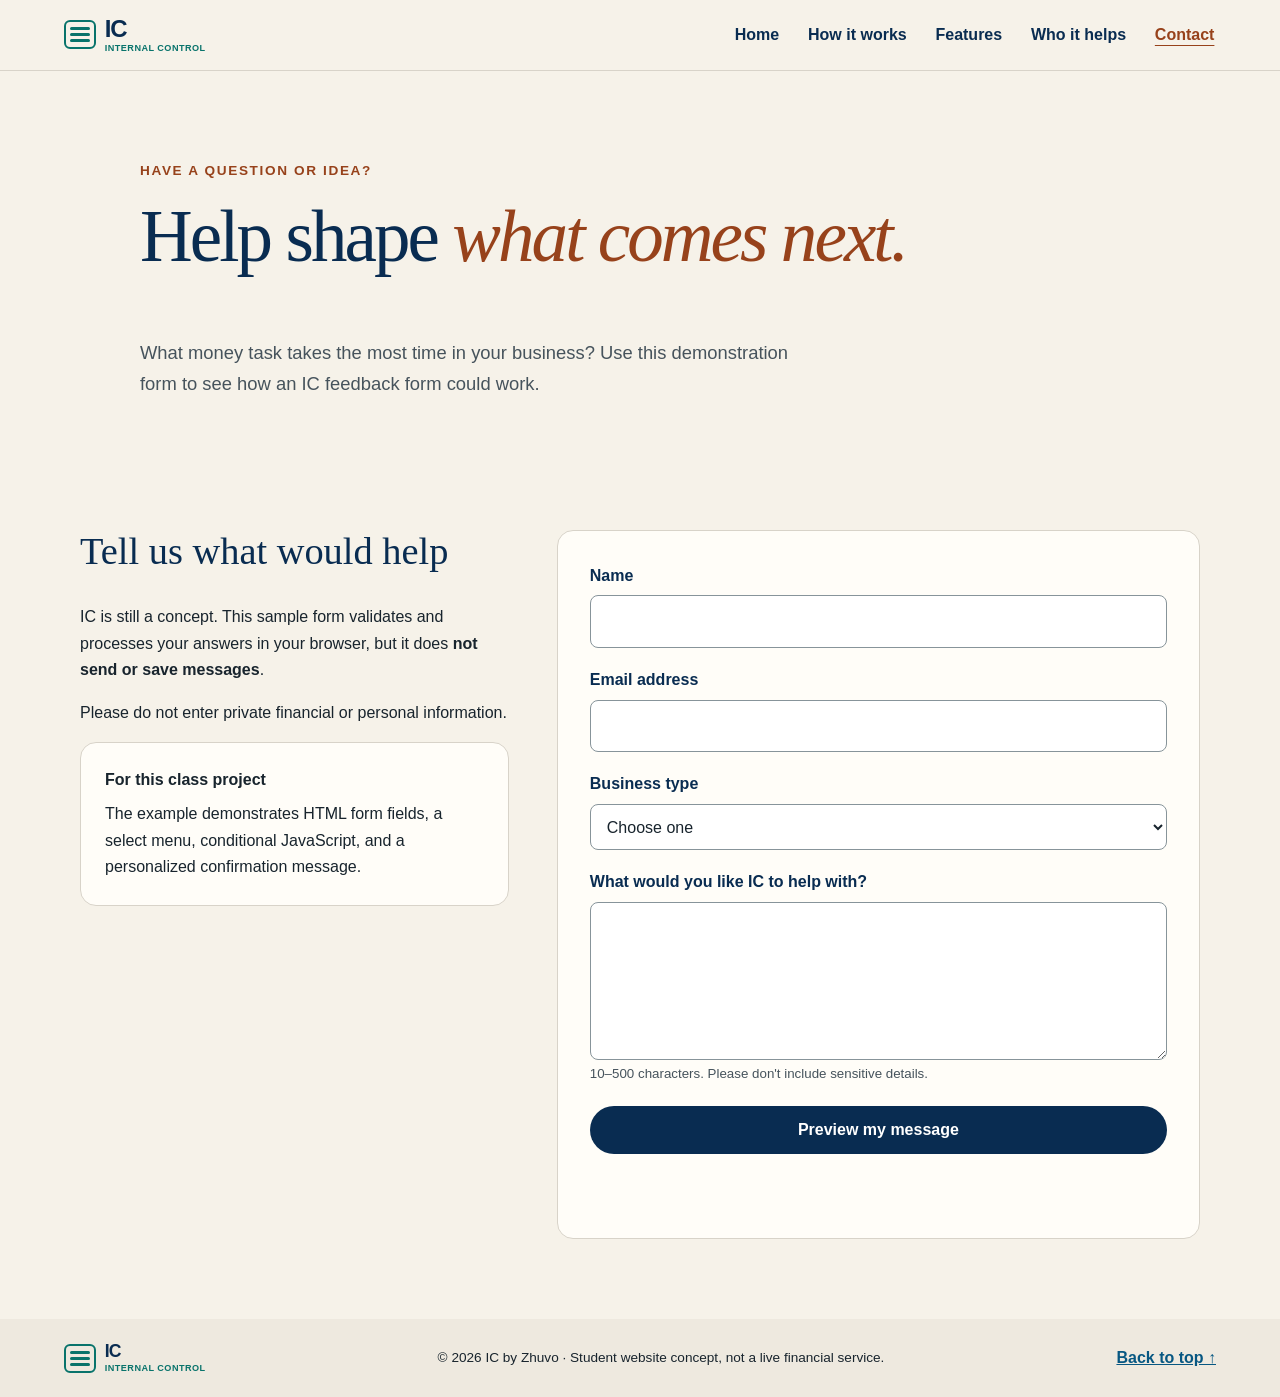
==== contact.html @ 5577c623 "Publish IC by Zhuvo Module 5 website" ====
<!doctype html><html lang="en"><head><meta charset="utf-8"><meta name="viewport" content="width=device-width, initial-scale=1"><meta name="theme-color" content="#092c51"><title>Contact and Share Feedback | IC by Zhuvo</title><meta name="description" content="Share your thoughts about IC by Zhuvo using a sample contact form that demonstrates client-side JavaScript form processing."><link rel="stylesheet" href="styles.css"><script src="script.js" defer></script></head><body><a class="skip-link" href="#main">Skip to content</a><header class="site-header"><a class="brand" href="index.html" aria-label="IC Internal Control home"><span class="brand-mark" aria-hidden="true"><span></span><span></span><span></span></span><span class="brand-name">IC<small>INTERNAL CONTROL</small></span></a><button class="menu-toggle" type="button" aria-expanded="false" aria-controls="site-nav" aria-label="Open navigation menu"><span aria-hidden="true">☰</span></button><nav id="site-nav" class="site-nav" aria-label="Main navigation"><a href="index.html">Home</a><a href="how-it-works.html">How it works</a><a href="features.html">Features</a><a href="who-it-helps.html">Who it helps</a><a href="contact.html" aria-current="page">Contact</a></nav></header><main id="main"><section class="page-hero section-wrap"><p class="eyebrow">Have a question or idea?</p><h1>Help shape <em>what comes next.</em></h1><p class="lead">What money task takes the most time in your business? Use this demonstration form to see how an IC feedback form could work.</p></section><section class="section-wrap section-block contact-layout"><div><h2>Tell us what would help</h2><p>IC is still a concept. This sample form validates and processes your answers in your browser, but it does <strong>not send or save messages</strong>.</p><p>Please do not enter private financial or personal information.</p><div class="info-note"><strong>For this class project</strong><p>The example demonstrates HTML form fields, a select menu, conditional JavaScript, and a personalized confirmation message.</p></div></div><form id="contact-form" class="contact-form"><div class="form-field"><label for="name">Name</label><input id="name" name="name" type="text" autocomplete="name" minlength="2" maxlength="70" required></div><div class="form-field"><label for="email">Email address</label><input id="email" name="email" type="email" autocomplete="email" required></div><div class="form-field"><label for="business">Business type</label><select id="business" name="business" required><option value="">Choose one</option><option value="café">Café</option><option value="shop">Small shop</option><option value="vendor">Market vendor</option><option value="other">Other</option></select></div><div class="form-field"><label for="message">What would you like IC to help with?</label><textarea id="message" name="message" rows="5" minlength="10" maxlength="500" required></textarea><small>10–500 characters. Please don't include sensitive details.</small></div><button class="button button-primary" type="submit" disabled>Preview my message</button><p id="form-status" class="form-status" role="status" aria-live="polite"></p></form></section></main><footer class="site-footer"><a class="brand" href="index.html" aria-label="Go to IC homepage"><span class="brand-mark" aria-hidden="true"><span></span><span></span><span></span></span><span class="brand-name">IC<small>INTERNAL CONTROL</small></span></a><p>© <span id="year">2026</span> IC by Zhuvo · Student website concept, not a live financial service.</p><a href="#main">Back to top ↑</a></footer></body></html>
---- styles.css ----
:root{--cream:#f6f2e9;--paper:#fffdf8;--navy:#092c51;--blue:#075782;--teal:#08736b;--rust:#97421b;--ink:#18242d;--muted:#46535c;--line:#d8d3c9;font-family:Arial,Helvetica,sans-serif;scroll-behavior:smooth}*{box-sizing:border-box}body{margin:0;color:var(--ink);background:var(--cream);line-height:1.65;font-size:16px}a{color:var(--blue)}a:focus-visible,button:focus-visible,input:focus-visible,textarea:focus-visible,select:focus-visible{outline:3px solid var(--teal);outline-offset:3px}.skip-link{position:absolute;top:-6rem;left:1rem;z-index:30;padding:.8rem 1rem;background:var(--navy);color:white}.skip-link:focus{top:1rem}.site-header{position:sticky;top:0;z-index:20;display:flex;align-items:center;justify-content:space-between;gap:2rem;padding:1rem max(5vw,1.2rem);background:#f6f2e9f5;border-bottom:1px solid var(--line)}.brand{display:flex;align-items:center;gap:.55rem;text-decoration:none;color:var(--navy)}.brand-mark{display:flex;flex-direction:column;justify-content:center;gap:3px;width:2rem;height:1.8rem;padding:.25rem;border:2px solid var(--teal);border-radius:6px}.brand-mark span{height:3px;background:var(--teal);border-radius:2px}.brand-name{font-size:1.5rem;font-weight:800;line-height:1;letter-spacing:-.05em}.brand-name small{display:block;margin-top:.2rem;color:var(--teal);font-size:.57rem;letter-spacing:.05em}.site-nav{display:flex;align-items:center;gap:clamp(.8rem,2vw,1.8rem)}.site-nav a{padding:.35rem .1rem;color:var(--navy);font-weight:700;text-decoration:none}.site-nav a:hover,.site-nav a[aria-current=page]{color:var(--rust);text-decoration:underline;text-underline-offset:5px}.menu-toggle{display:none;min-width:48px;min-height:48px;font-size:1.6rem;background:transparent;border:0;color:var(--navy);cursor:pointer}.section-wrap{width:min(1120px,90%);margin:auto}.hero{display:grid;grid-template-columns:1fr 1fr;align-items:center;gap:clamp(2rem,5vw,5rem);padding-block:clamp(4rem,8vw,7rem)}.page-hero{padding-block:clamp(3.8rem,7vw,6rem) 2rem;max-width:1000px}.eyebrow{color:var(--rust);font-size:.85rem;font-weight:800;letter-spacing:.12em;text-transform:uppercase}h1,h2,h3,p{margin-top:0}h1,h2{color:var(--navy);font-family:Georgia,'Times New Roman',serif;font-weight:500;line-height:1.12}h1{font-size:clamp(2.8rem,5.7vw,5.4rem);letter-spacing:-.04em}h1 em{color:var(--rust);font-weight:400}h2{font-size:clamp(1.9rem,3vw,2.65rem)}h3{color:var(--navy);font-size:1.2rem}.lead{font-size:1.15rem;max-width:42rem;color:var(--muted)}.actions{display:flex;align-items:center;flex-wrap:wrap;gap:1.25rem}.button{display:inline-flex;align-items:center;justify-content:center;min-height:48px;padding:.75rem 1.35rem;border:0;border-radius:99px;font-size:1rem;font-weight:700;text-decoration:none;cursor:pointer}.button-primary{background:var(--navy);color:#fff}.button-primary:hover{background:var(--blue)}.text-link{font-weight:700}.dashboard,.card,.audience-card,.info-note,.contact-form{background:var(--paper);border:1px solid var(--line);border-radius:1rem}.dashboard{padding:clamp(1.1rem,3vw,2rem);box-shadow:0 18px 45px #092c5117}.dashboard h2{margin:1.3rem 0 .3rem;font-size:1.8rem}.dashboard-top{display:flex;justify-content:space-between;gap:1rem;align-items:center;color:var(--navy)}.status-dot{display:inline-block;width:.55rem;height:.55rem;margin-right:.2rem;background:var(--teal);border-radius:50%}.tag{font-size:.75rem;color:var(--muted)}.metric-grid{display:grid;grid-template-columns:repeat(3,1fr);gap:.6rem;margin:1.2rem 0}.metric{display:flex;flex-direction:column;gap:.35rem;padding:.8rem;background:var(--cream);border-radius:.75rem}.metric span,.metric small{font-size:.82rem}.metric strong{font-size:clamp(1.1rem,2vw,1.45rem);color:var(--navy)}.dashboard-footer{padding:1rem;background:#e3f2ed;border-radius:.7rem;color:var(--navy);font-weight:700}.dashboard>small{display:block;margin-top:.7rem;color:var(--muted)}.section-block{padding-block:clamp(3.5rem,7vw,5rem)}.band{background:#eae5da;padding-block:clamp(3.2rem,6vw,5rem)}.intro{max-width:760px}.card-grid,.audience-grid{display:grid;grid-template-columns:repeat(3,1fr);gap:1rem}.card{padding:1.5rem}.card h2{font-family:Arial,Helvetica,sans-serif;font-size:1.2rem;font-weight:700}.card p,.audience-card p{color:var(--muted)}.feature-icon{display:grid;place-items:center;width:2.7rem;height:2.7rem;margin-bottom:1.2rem;background:var(--blue);color:#fff;border-radius:.65rem;font-weight:700}.steps{display:grid;grid-template-columns:repeat(3,1fr);gap:1rem;padding:0;list-style:none}.steps li{padding:1.5rem;background:var(--paper);border:1px solid var(--line);border-radius:1rem}.step-number{color:var(--rust);font-size:1.25rem}.steps h2{margin-top:1rem;font-size:1.5rem}.split{display:grid;grid-template-columns:1fr 1fr;gap:3rem;align-items:center}.info-note{padding:1.5rem}.info-note p{margin:.5rem 0 0}.illustration{width:100%;height:auto;border-radius:1rem}.audience-card{overflow:hidden}.audience-card img{display:block;width:100%;height:auto;aspect-ratio:8/5;object-fit:cover}.audience-card>div{padding:1.2rem}.audience-card h2{font-size:1.65rem}.table-wrap{overflow-x:auto;margin-top:2rem;background:var(--paper);border:1px solid var(--line);border-radius:.8rem}table{width:100%;border-collapse:collapse;text-align:left}caption{padding:1rem;text-align:left;font-weight:700;color:var(--navy)}td,th{padding:1rem;border-top:1px solid var(--line)}thead th{background:#e3f2ed;color:var(--navy)}.resource-links li{margin-block:.6rem}.external-note{font-size:.9rem}.cta{padding-block:3.5rem 5rem;text-align:center}.cta p{max-width:35rem;margin:0 auto 1.5rem}.contact-layout{display:grid;grid-template-columns:.8fr 1.2fr;gap:3rem}.contact-form{padding:clamp(1.2rem,3vw,2rem)}.form-field{margin-bottom:1.2rem}.form-field label{display:block;margin-bottom:.4rem;font-weight:700;color:var(--navy)}.form-field input,.form-field textarea,.form-field select{display:block;width:100%;min-height:46px;padding:.75rem;border:1px solid #87949a;border-radius:.5rem;font:inherit;color:var(--ink);background:#fff}.form-field small{color:var(--muted)}.contact-form button{width:100%}.form-status{font-weight:700;color:var(--navy);min-height:1.5rem;margin-top:.8rem}.site-footer{display:flex;align-items:center;justify-content:space-between;gap:1rem;padding:1.5rem 5%;background:#eee9df}.site-footer p{margin:0;text-align:center;font-size:.85rem}.site-footer a{font-weight:700}.site-footer .brand-name{font-size:1.1rem}@media(max-width:800px){.site-header{padding:.6rem 5%}.menu-toggle{display:block}.site-nav{display:none;position:absolute;top:100%;left:0;right:0;flex-direction:column;align-items:stretch;gap:0;padding:.5rem 5% 1rem;background:var(--cream);border-bottom:1px solid var(--line)}.site-nav.is-open{display:flex}.site-nav a{display:flex;align-items:center;min-height:48px}.hero,.split,.contact-layout{grid-template-columns:1fr}.card-grid,.audience-grid,.steps{grid-template-columns:1fr}.site-footer{flex-direction:column;text-align:center}}@media(max-width:440px){.metric-grid{grid-template-columns:1fr}.metric{gap:.1rem}.page-hero{padding-top:3rem}td,th{padding:.65rem;font-size:.9rem}}@media(prefers-reduced-motion:reduce){:root{scroll-behavior:auto}}
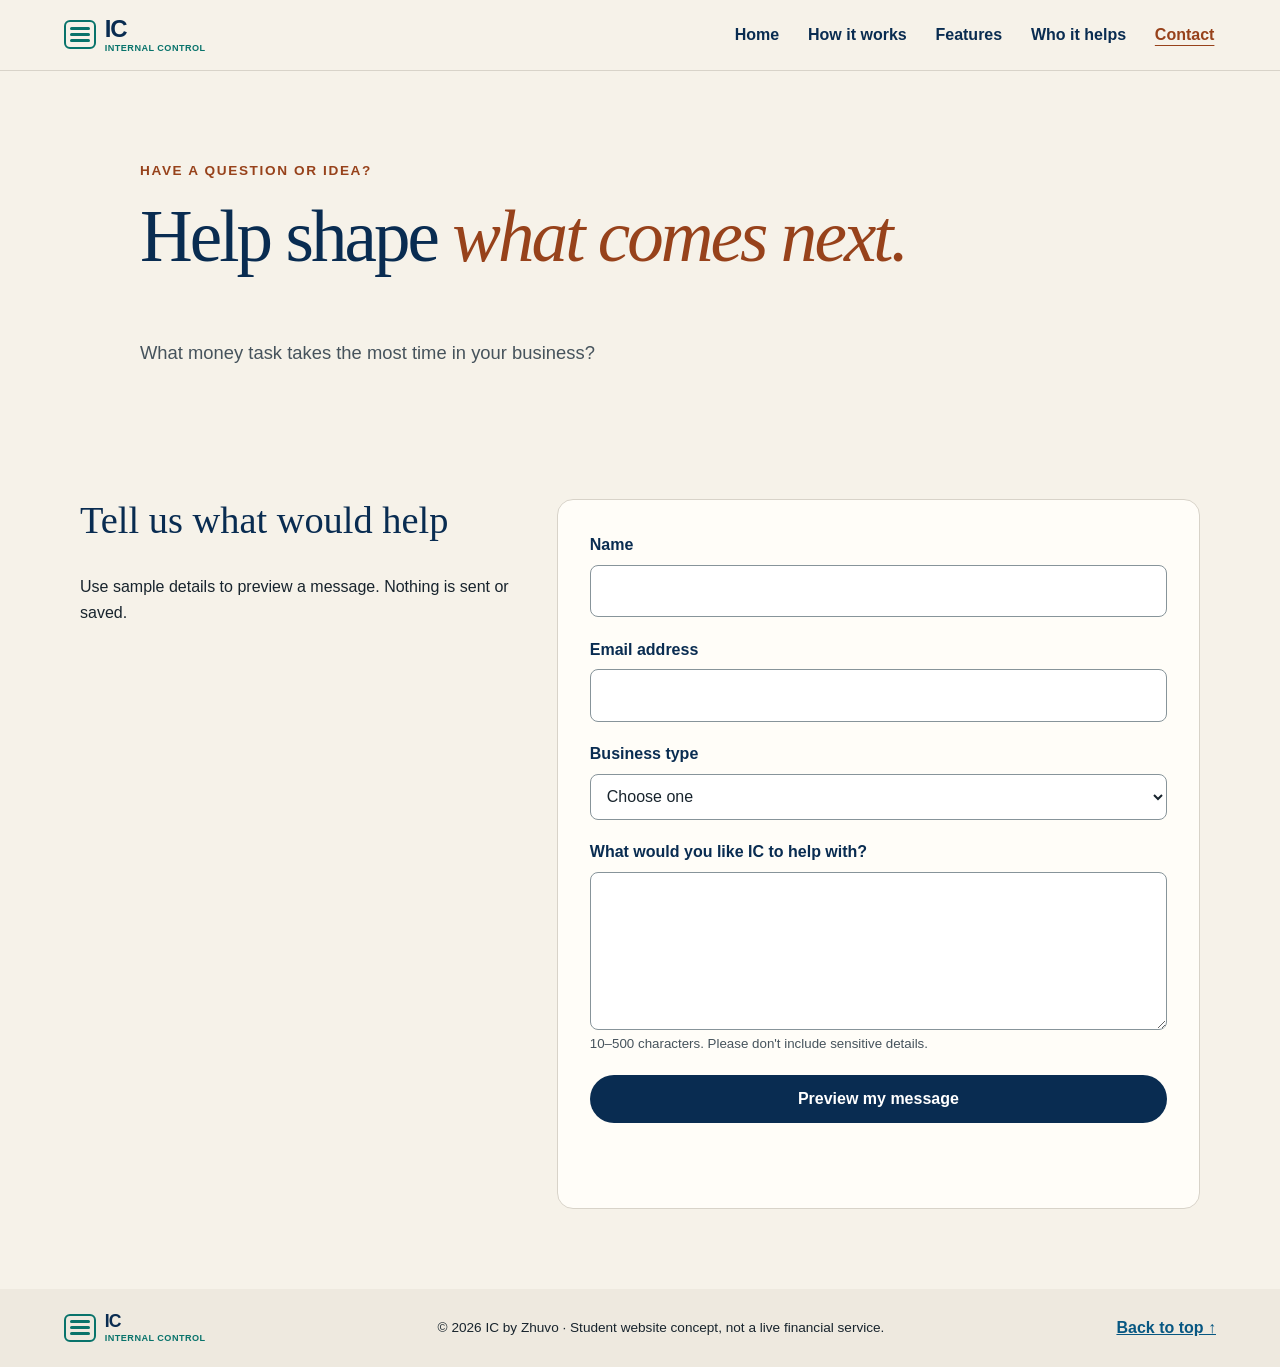
==== commit 01db0976: "Simplify contact page copy" ====
--- a/contact.html
+++ b/contact.html
@@ -1 +1 @@
-<!doctype html><html lang="en"><head><meta charset="utf-8"><meta name="viewport" content="width=device-width, initial-scale=1"><meta name="theme-color" content="#092c51"><title>Contact and Share Feedback | IC by Zhuvo</title><meta name="description" content="Share your thoughts about IC by Zhuvo using a sample contact form that demonstrates client-side JavaScript form processing."><link rel="stylesheet" href="styles.css"><script src="script.js" defer></script></head><body><a class="skip-link" href="#main">Skip to content</a><header class="site-header"><a class="brand" href="index.html" aria-label="IC Internal Control home"><span class="brand-mark" aria-hidden="true"><span></span><span></span><span></span></span><span class="brand-name">IC<small>INTERNAL CONTROL</small></span></a><button class="menu-toggle" type="button" aria-expanded="false" aria-controls="site-nav" aria-label="Open navigation menu"><span aria-hidden="true">☰</span></button><nav id="site-nav" class="site-nav" aria-label="Main navigation"><a href="index.html">Home</a><a href="how-it-works.html">How it works</a><a href="features.html">Features</a><a href="who-it-helps.html">Who it helps</a><a href="contact.html" aria-current="page">Contact</a></nav></header><main id="main"><section class="page-hero section-wrap"><p class="eyebrow">Have a question or idea?</p><h1>Help shape <em>what comes next.</em></h1><p class="lead">What money task takes the most time in your business? Use this demonstration form to see how an IC feedback form could work.</p></section><section class="section-wrap section-block contact-layout"><div><h2>Tell us what would help</h2><p>IC is still a concept. This sample form validates and processes your answers in your browser, but it does <strong>not send or save messages</strong>.</p><p>Please do not enter private financial or personal information.</p><div class="info-note"><strong>For this class project</strong><p>The example demonstrates HTML form fields, a select menu, conditional JavaScript, and a personalized confirmation message.</p></div></div><form id="contact-form" class="contact-form"><div class="form-field"><label for="name">Name</label><input id="name" name="name" type="text" autocomplete="name" minlength="2" maxlength="70" required></div><div class="form-field"><label for="email">Email address</label><input id="email" name="email" type="email" autocomplete="email" required></div><div class="form-field"><label for="business">Business type</label><select id="business" name="business" required><option value="">Choose one</option><option value="café">Café</option><option value="shop">Small shop</option><option value="vendor">Market vendor</option><option value="other">Other</option></select></div><div class="form-field"><label for="message">What would you like IC to help with?</label><textarea id="message" name="message" rows="5" minlength="10" maxlength="500" required></textarea><small>10–500 characters. Please don't include sensitive details.</small></div><button class="button button-primary" type="submit" disabled>Preview my message</button><p id="form-status" class="form-status" role="status" aria-live="polite"></p></form></section></main><footer class="site-footer"><a class="brand" href="index.html" aria-label="Go to IC homepage"><span class="brand-mark" aria-hidden="true"><span></span><span></span><span></span></span><span class="brand-name">IC<small>INTERNAL CONTROL</small></span></a><p>© <span id="year">2026</span> IC by Zhuvo · Student website concept, not a live financial service.</p><a href="#main">Back to top ↑</a></footer></body></html>+<!doctype html><html lang="en"><head><meta charset="utf-8"><meta name="viewport" content="width=device-width, initial-scale=1"><meta name="theme-color" content="#092c51"><title>Contact and Share Feedback | IC by Zhuvo</title><meta name="description" content="Preview a message to IC by Zhuvo about what would make managing your business finances easier."><link rel="stylesheet" href="styles.css?v=module5"><script src="script.js?v=module5" defer></script></head><body><a class="skip-link" href="#main">Skip to content</a><header class="site-header"><a class="brand" href="index.html" aria-label="IC Internal Control home"><span class="brand-mark" aria-hidden="true"><span></span><span></span><span></span></span><span class="brand-name">IC<small>INTERNAL CONTROL</small></span></a><button class="menu-toggle" type="button" aria-expanded="false" aria-controls="site-nav" aria-label="Open navigation menu"><span aria-hidden="true">☰</span></button><nav id="site-nav" class="site-nav" aria-label="Main navigation"><a href="index.html">Home</a><a href="how-it-works.html">How it works</a><a href="features.html">Features</a><a href="who-it-helps.html">Who it helps</a><a href="contact.html" aria-current="page">Contact</a></nav></header><main id="main"><section class="page-hero section-wrap"><p class="eyebrow">Have a question or idea?</p><h1>Help shape <em>what comes next.</em></h1><p class="lead">What money task takes the most time in your business?</p></section><section class="section-wrap section-block contact-layout"><div><h2>Tell us what would help</h2><p>Use sample details to preview a message. Nothing is sent or saved.</p></div><form id="contact-form" class="contact-form"><div class="form-field"><label for="name">Name</label><input id="name" name="name" type="text" autocomplete="name" minlength="2" maxlength="70" required></div><div class="form-field"><label for="email">Email address</label><input id="email" name="email" type="email" autocomplete="email" required></div><div class="form-field"><label for="business">Business type</label><select id="business" name="business" required><option value="">Choose one</option><option value="café">Café</option><option value="shop">Small shop</option><option value="vendor">Market vendor</option><option value="other">Other</option></select></div><div class="form-field"><label for="message">What would you like IC to help with?</label><textarea id="message" name="message" rows="5" minlength="10" maxlength="500" required></textarea><small>10–500 characters. Please don't include sensitive details.</small></div><button class="button button-primary" type="submit" disabled>Preview my message</button><p id="form-status" class="form-status" role="status" aria-live="polite"></p></form></section></main><footer class="site-footer"><a class="brand" href="index.html" aria-label="Go to IC homepage"><span class="brand-mark" aria-hidden="true"><span></span><span></span><span></span></span><span class="brand-name">IC<small>INTERNAL CONTROL</small></span></a><p>© <span id="year">2026</span> IC by Zhuvo · Student website concept, not a live financial service.</p><a href="#main">Back to top ↑</a></footer></body></html>
